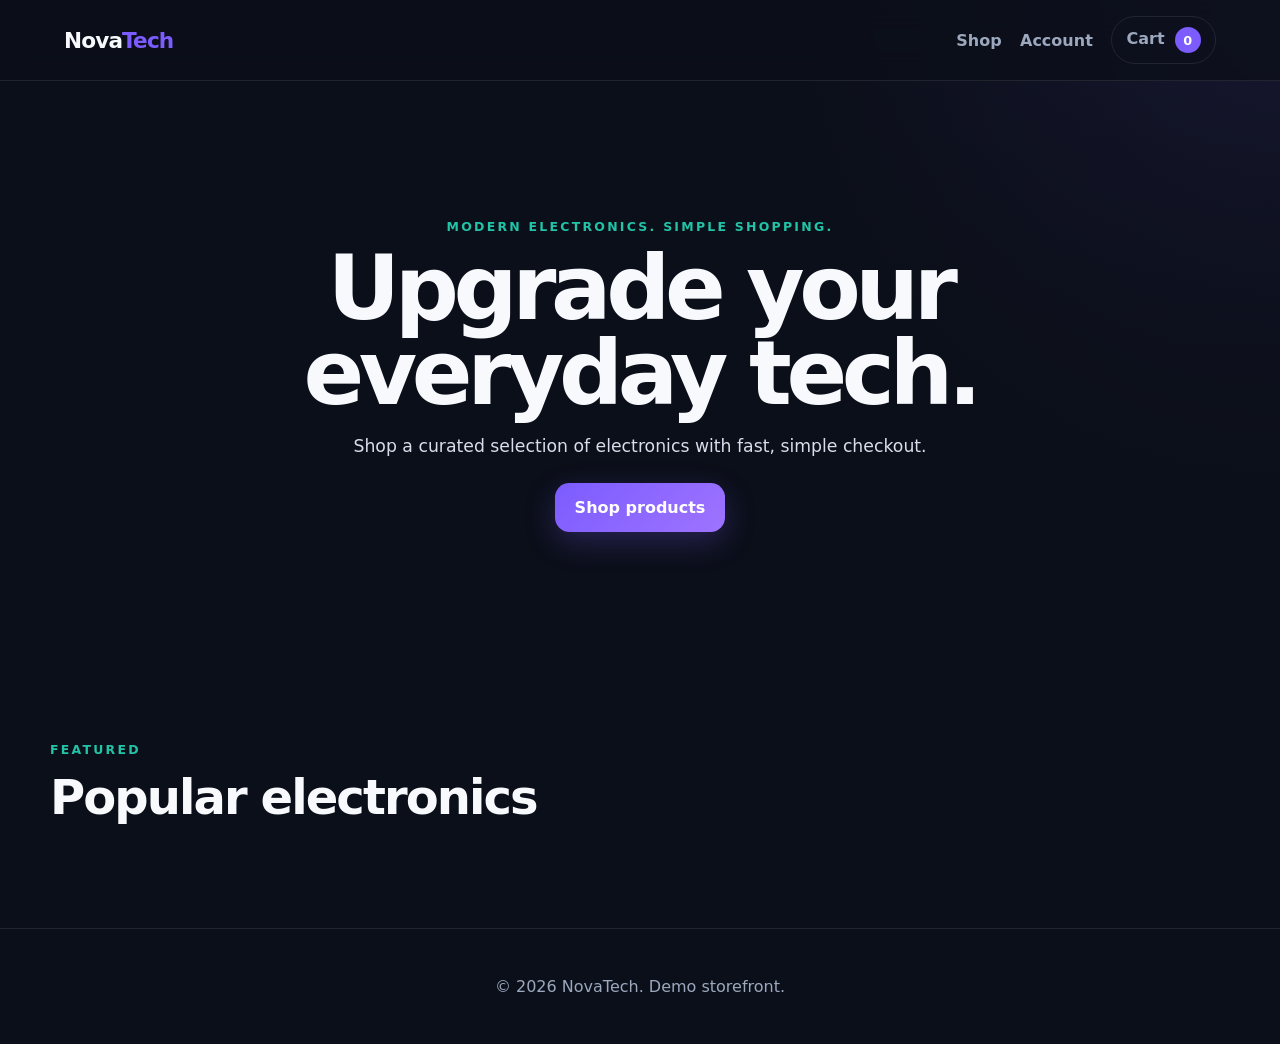
==== index.html @ a0d592a1 "Ajout de fichiers HTML et CSS pour la boutique en ligne NovaTech, incluant les pages d'accueil, de c" ====
<!DOCTYPE html>
<html lang="en">
<head>
  <meta charset="UTF-8">
  <meta name="viewport" content="width=device-width, initial-scale=1.0">
  <title>NovaTech | Electronics Store</title>
  <link rel="stylesheet" href="css/style.css">
</head>
<body>
  <header class="site-header">
    <a class="logo" href="index.html">Nova<span>Tech</span></a>
    <nav>
      <a href="index.html">Shop</a>
      <a href="account.html">Account</a>
      <a class="cart-link" href="cart.html">Cart <span id="cart-count">0</span></a>
    </nav>
  </header>

  <main>
    <section class="hero">
      <div class="hero-content">
        <p class="eyebrow">Modern electronics. Simple shopping.</p>
        <h1>Upgrade your everyday tech.</h1>
        <p>Shop a curated selection of electronics with fast, simple checkout.</p>
        <a class="btn" href="#products">Shop products</a>
      </div>
    </section>

    <section class="section" id="products">
      <div class="section-heading">
        <div>
          <p class="eyebrow">Featured</p>
          <h2>Popular electronics</h2>
        </div>
      </div>
      <div class="product-grid" id="product-grid"></div>
    </section>
  </main>

  <footer>
    <p>© 2026 NovaTech. Demo storefront.</p>
  </footer>

  <script src="js/products.js"></script>
  <script src="js/main.js"></script>
</body>
</html>
---- css/style.css ----
:root{
  --bg:#0b0f19;--panel:#121826;--panel2:#182132;--text:#f7f9fc;
  --muted:#9ba8bd;--accent:#7c5cff;--accent2:#22c3a6;
  --border:rgba(255,255,255,.09);--shadow:0 24px 70px rgba(0,0,0,.28)
}

*{box-sizing:border-box}
html{scroll-behavior:smooth}
body{
  margin:0;
  font-family:Inter,ui-sans-serif,system-ui,-apple-system,BlinkMacSystemFont,"Segoe UI",sans-serif;
  background:radial-gradient(circle at top right,rgba(124,92,255,.13),transparent 30rem),var(--bg);
  color:var(--text)
}
a{color:inherit;text-decoration:none}
button,input,select{font:inherit}

.site-header{
  position:sticky;top:0;z-index:20;
  display:flex;align-items:center;justify-content:space-between;
  padding:1rem clamp(1rem,5vw,4rem);
  background:rgba(11,15,25,.82);
  backdrop-filter:blur(16px);
  border-bottom:1px solid var(--border)
}
.logo{font-size:1.35rem;font-weight:900;letter-spacing:-.04em}
.logo span{color:var(--accent)}
nav{display:flex;align-items:center;gap:1.15rem}
nav a{color:var(--muted);font-weight:700}
nav a:hover{color:var(--text)}

.cart-link{
  padding:.65rem .9rem;
  border:1px solid var(--border);
  border-radius:999px
}
#cart-count{
  display:inline-grid;place-items:center;
  min-width:1.6rem;height:1.6rem;margin-left:.3rem;
  background:var(--accent);color:#fff;border-radius:999px;font-size:.8rem
}

.hero{
  min-height:64vh;display:grid;place-items:center;
  padding:5rem 1rem;text-align:center;
  background:
    linear-gradient(rgba(11,15,25,.25),rgba(11,15,25,.95)),
    url("https://images.unsplash.com/photo-1468495244123-6c6c332eeece?auto=format&fit=crop&w=1600&q=80") center/cover
}
.hero-content{max-width:850px}
.hero h1,.section h1{
  margin:.5rem 0 1.2rem;
  font-size:clamp(2.6rem,7vw,5.7rem);
  line-height:.95;letter-spacing:-.06em
}
.hero p:not(.eyebrow){
  max-width:640px;margin:0 auto 1.7rem;
  color:#d7ddec;font-size:1.08rem
}
.eyebrow{
  color:var(--accent2);font-size:.78rem;font-weight:900;
  text-transform:uppercase;letter-spacing:.18em
}

.section{
  width:min(1180px,calc(100% - 2rem));
  margin:auto;padding:4.5rem 0
}
.narrow{width:min(760px,calc(100% - 2rem))}
.section-heading{
  display:flex;align-items:end;justify-content:space-between;
  margin-bottom:1.6rem
}
.section h2{
  margin:.3rem 0;
  font-size:clamp(1.9rem,4vw,3rem);
  letter-spacing:-.04em
}

.product-grid{
  display:grid;
  grid-template-columns:repeat(3,1fr);
  gap:1.25rem
}
.product-card,.detail-panel,.cart-item,.summary-card,.form-card,.checkout-box{
  background:var(--panel);
  border:1px solid var(--border)
}
.product-card{
  overflow:hidden;border-radius:1.35rem;
  box-shadow:var(--shadow);
  transition:.2s ease
}
.product-card:hover{
  transform:translateY(-5px);
  border-color:rgba(124,92,255,.5)
}
.product-card img,.product-detail img{
  width:100%;aspect-ratio:4/3;object-fit:cover;background:#fff
}
.product-card-body{padding:1.2rem}
.product-card h3,.cart-item h3{margin:0 0 .4rem}
.product-card p,.detail-panel p{color:var(--muted)}
.price{font-size:1.3rem;font-weight:900}

.btn{
  display:inline-flex;align-items:center;justify-content:center;
  border:0;cursor:pointer;
  padding:.95rem 1.25rem;
  background:linear-gradient(135deg,var(--accent),#9e73ff);
  color:#fff;border-radius:.9rem;font-weight:900;
  box-shadow:0 10px 30px rgba(124,92,255,.25)
}
.btn:hover{filter:brightness(1.08)}
.btn.secondary{
  background:var(--panel2);
  border:1px solid var(--border);
  box-shadow:none
}
.full{width:100%}

.product-detail{
  margin-top:1.5rem;
  display:grid;
  grid-template-columns:1.05fr .95fr;
  gap:2rem;align-items:center
}
.product-detail img{border-radius:1.4rem}
.detail-panel{padding:2rem;border-radius:1.4rem}
.detail-panel h1{
  margin-top:.4rem;
  font-size:clamp(2.2rem,5vw,4rem)
}
.detail-panel p{line-height:1.7}
.feature-list{
  padding-left:1.1rem;color:#dce4f3;line-height:1.8
}
.back-link,.muted{color:var(--muted)}

.cart-layout{
  display:grid;
  grid-template-columns:1fr 360px;
  gap:2rem;align-items:start
}
.cart-layout h1{font-size:clamp(2.5rem,6vw,4.4rem)}
.cart-items{display:grid;gap:1rem}
.cart-item{
  display:grid;
  grid-template-columns:110px 1fr auto;
  gap:1rem;align-items:center;
  padding:1rem;border-radius:1rem
}
.cart-item img{
  width:110px;height:90px;object-fit:cover;
  border-radius:.75rem;background:#fff
}
.quantity-controls{
  display:flex;gap:.45rem;align-items:center
}
.quantity-controls button,.remove-button{
  padding:.45rem .65rem;
  background:var(--panel2);color:#fff;
  border:1px solid var(--border);
  border-radius:.6rem;cursor:pointer
}
.remove-button{color:#ffb3b3}

.summary-card,.form-card,.checkout-box{
  padding:1.5rem;
  border-radius:1.3rem;
  box-shadow:var(--shadow)
}
.summary-card{position:sticky;top:90px}
.summary-line{
  display:flex;justify-content:space-between;gap:1rem;
  padding:.8rem 0;color:var(--muted);
  border-bottom:1px solid var(--border)
}
.summary-line.total{
  padding:1.2rem 0;
  color:#fff;font-size:1.2rem;border-bottom:0
}

.form-card{
  display:grid;gap:1rem;margin-top:2rem
}
.form-grid{
  display:grid;
  grid-template-columns:1fr 1fr;
  gap:1rem
}
label{
  display:grid;gap:.45rem;
  color:#dce4f3;font-size:.92rem;font-weight:700
}
input,select{
  width:100%;
  padding:.85rem .95rem;
  background:#0d1421;color:#fff;
  border:1px solid var(--border);
  border-radius:.75rem;outline:none
}
input:focus,select:focus{border-color:var(--accent)}

.success-message{
  min-height:1.25rem;
  color:var(--accent2);
  font-weight:800
}
.checkout-box{margin-top:1.2rem}
.empty-state{
  padding:2rem;
  background:var(--panel);
  border:1px dashed var(--border);
  border-radius:1rem;
  color:var(--muted)
}
footer{
  padding:2rem 1rem;
  border-top:1px solid var(--border);
  color:var(--muted);text-align:center
}

@media(max-width:850px){
  .product-grid,.product-detail,.cart-layout{grid-template-columns:1fr}
  .summary-card{position:static}
}
@media(max-width:560px){
  nav{gap:.6rem}
  nav a{font-size:.85rem}
  .form-grid{grid-template-columns:1fr}
  .cart-item{grid-template-columns:80px 1fr}
  .cart-item img{width:80px;height:75px}
  .cart-item>div:last-child{grid-column:1/-1}
}
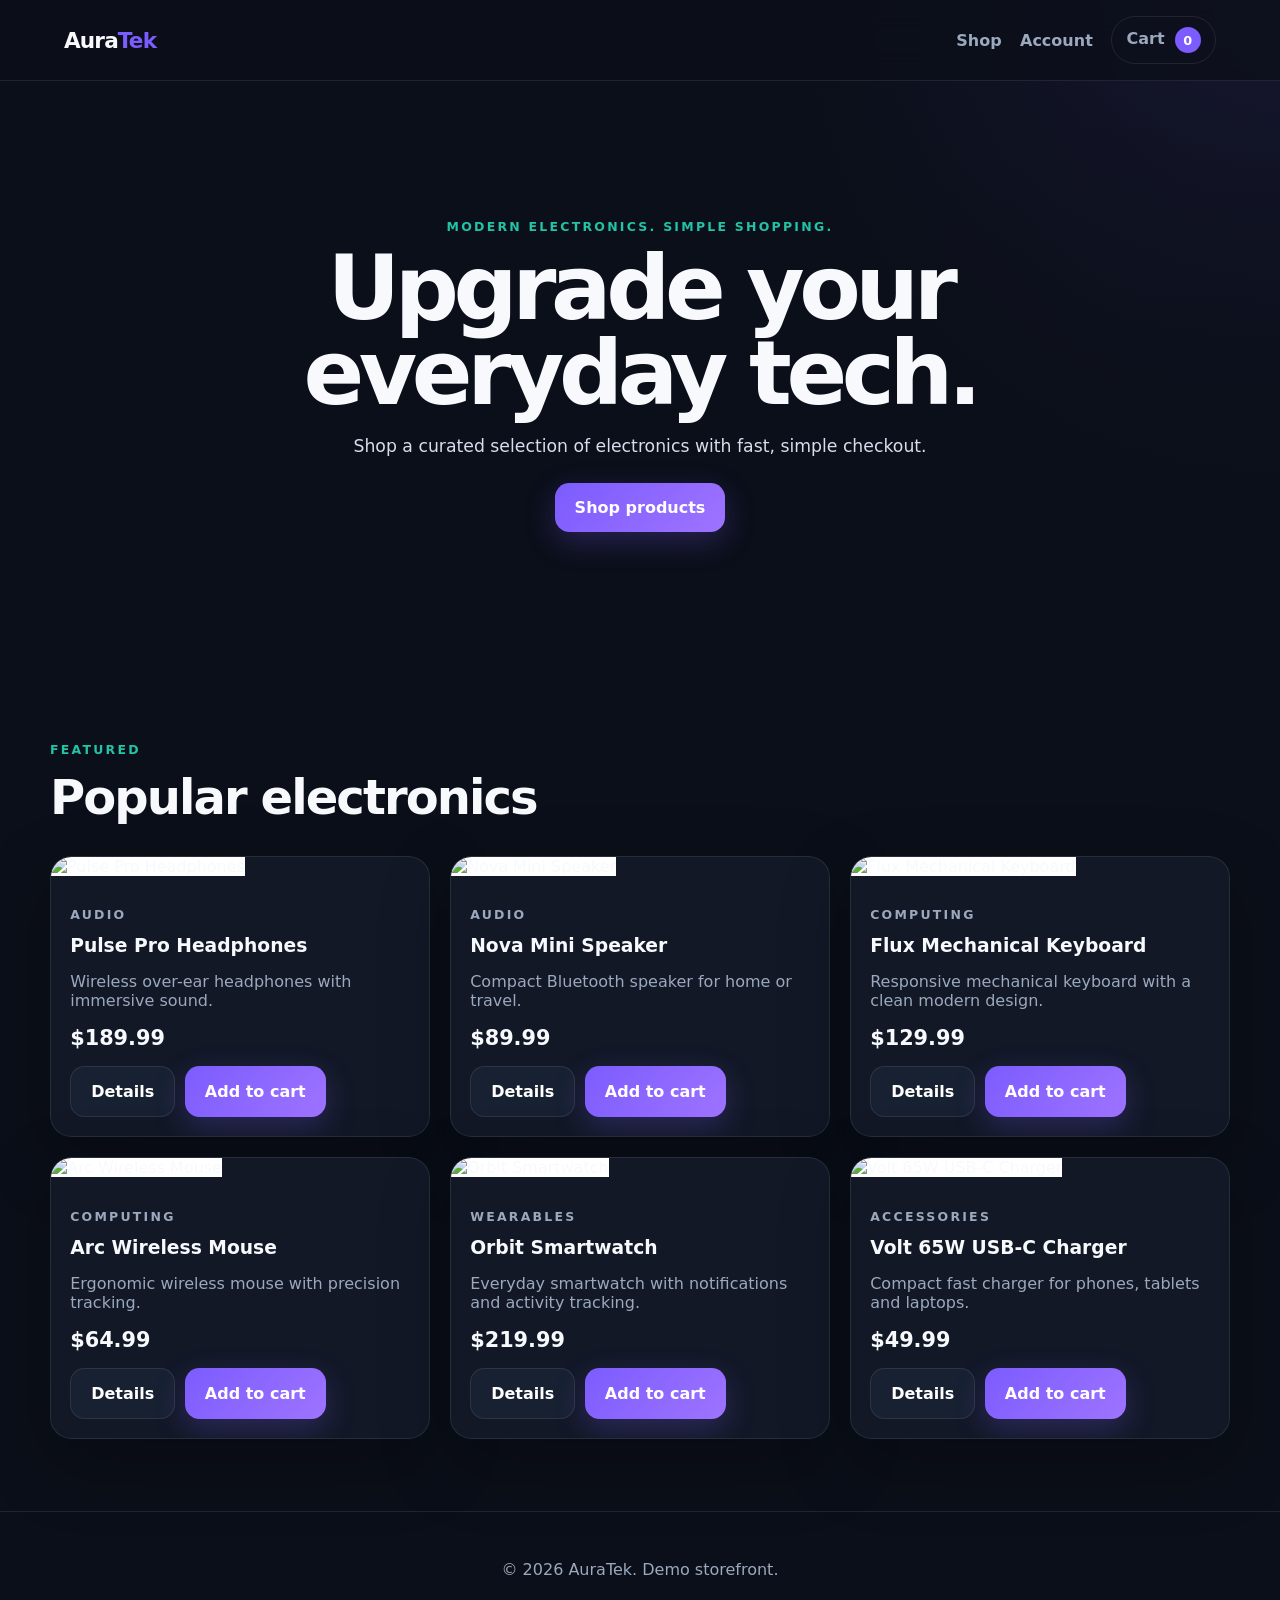
==== commit efbd052a: "Admin added" ====
--- a/index.html
+++ b/index.html
@@ -3,12 +3,12 @@
 <head>
   <meta charset="UTF-8">
   <meta name="viewport" content="width=device-width, initial-scale=1.0">
-  <title>NovaTech | Electronics Store</title>
+  <title>AuraTek | Electronics Store</title>
   <link rel="stylesheet" href="css/style.css">
 </head>
 <body>
   <header class="site-header">
-    <a class="logo" href="index.html">Nova<span>Tech</span></a>
+  <a class="logo" href="index.html">Aura<span>Tek</span></a>
     <nav>
       <a href="index.html">Shop</a>
       <a href="account.html">Account</a>
@@ -38,7 +38,7 @@
   </main>
 
   <footer>
-    <p>© 2026 NovaTech. Demo storefront.</p>
+    <p>© 2026 AuraTek. Demo storefront.</p>
   </footer>
 
   <script src="js/products.js"></script>
--- a/css/style.css
+++ b/css/style.css
@@ -233,3 +233,119 @@
   .cart-item img{width:80px;height:75px}
   .cart-item>div:last-child{grid-column:1/-1}
 }
+
+/* ===================================
+   AURATEK ADMIN DASHBOARD
+=================================== */
+
+.admin-page {
+    max-width: 1100px;
+}
+
+.admin-header {
+    margin-bottom: 2rem;
+}
+
+.admin-header h1 {
+    font-size: clamp(2.5rem, 5vw, 4rem);
+    margin: 0.5rem 0;
+}
+
+.admin-dashboard {
+    display: grid;
+    grid-template-columns: repeat(2, 1fr);
+    gap: 1rem;
+    margin-bottom: 2rem;
+}
+
+.admin-stat {
+    background: #151c2c;
+    border: 1px solid var(--border);
+    border-radius: 1.2rem;
+    padding: 1.5rem;
+}
+
+.admin-stat h3 {
+    color: var(--muted);
+    font-size: 0.9rem;
+}
+
+.admin-stat strong {
+    display: block;
+    font-size: 2rem;
+    margin-top: 0.5rem;
+}
+
+.admin-panel {
+    background: #151c2c;
+    border: 1px solid var(--border);
+    border-radius: 1.3rem;
+    padding: 2rem;
+    margin-bottom: 2rem;
+}
+
+.admin-panel h2 {
+    margin-bottom: 1.5rem;
+}
+
+.admin-form {
+    display: grid;
+    gap: 1rem;
+}
+
+.admin-form textarea {
+    width: 100%;
+    min-height: 110px;
+    padding: 0.9rem;
+    background: #0d1421;
+    color: white;
+    border: 1px solid var(--border);
+    border-radius: 0.75rem;
+    font: inherit;
+    resize: vertical;
+}
+
+.admin-form textarea:focus {
+    outline: none;
+    border-color: var(--accent);
+}
+
+.admin-product {
+    display: flex;
+    align-items: center;
+    justify-content: space-between;
+    gap: 1rem;
+    padding: 1rem;
+    margin-bottom: 0.75rem;
+    background: #0d1421;
+    border: 1px solid var(--border);
+    border-radius: 0.9rem;
+}
+
+.admin-product-info {
+    min-width: 0;
+    flex: 1;
+}
+
+.admin-product-info h3 {
+    margin: 0 0 0.4rem;
+}
+
+.admin-product-info p {
+    margin: 0;
+    color: var(--muted);
+}
+
+.admin-product .remove-button {
+    flex-shrink: 0;
+}
+
+@media (max-width: 600px) {
+    .admin-dashboard {
+        grid-template-columns: 1fr;
+    }
+
+    .admin-panel {
+        padding: 1.2rem;
+    }
+}
